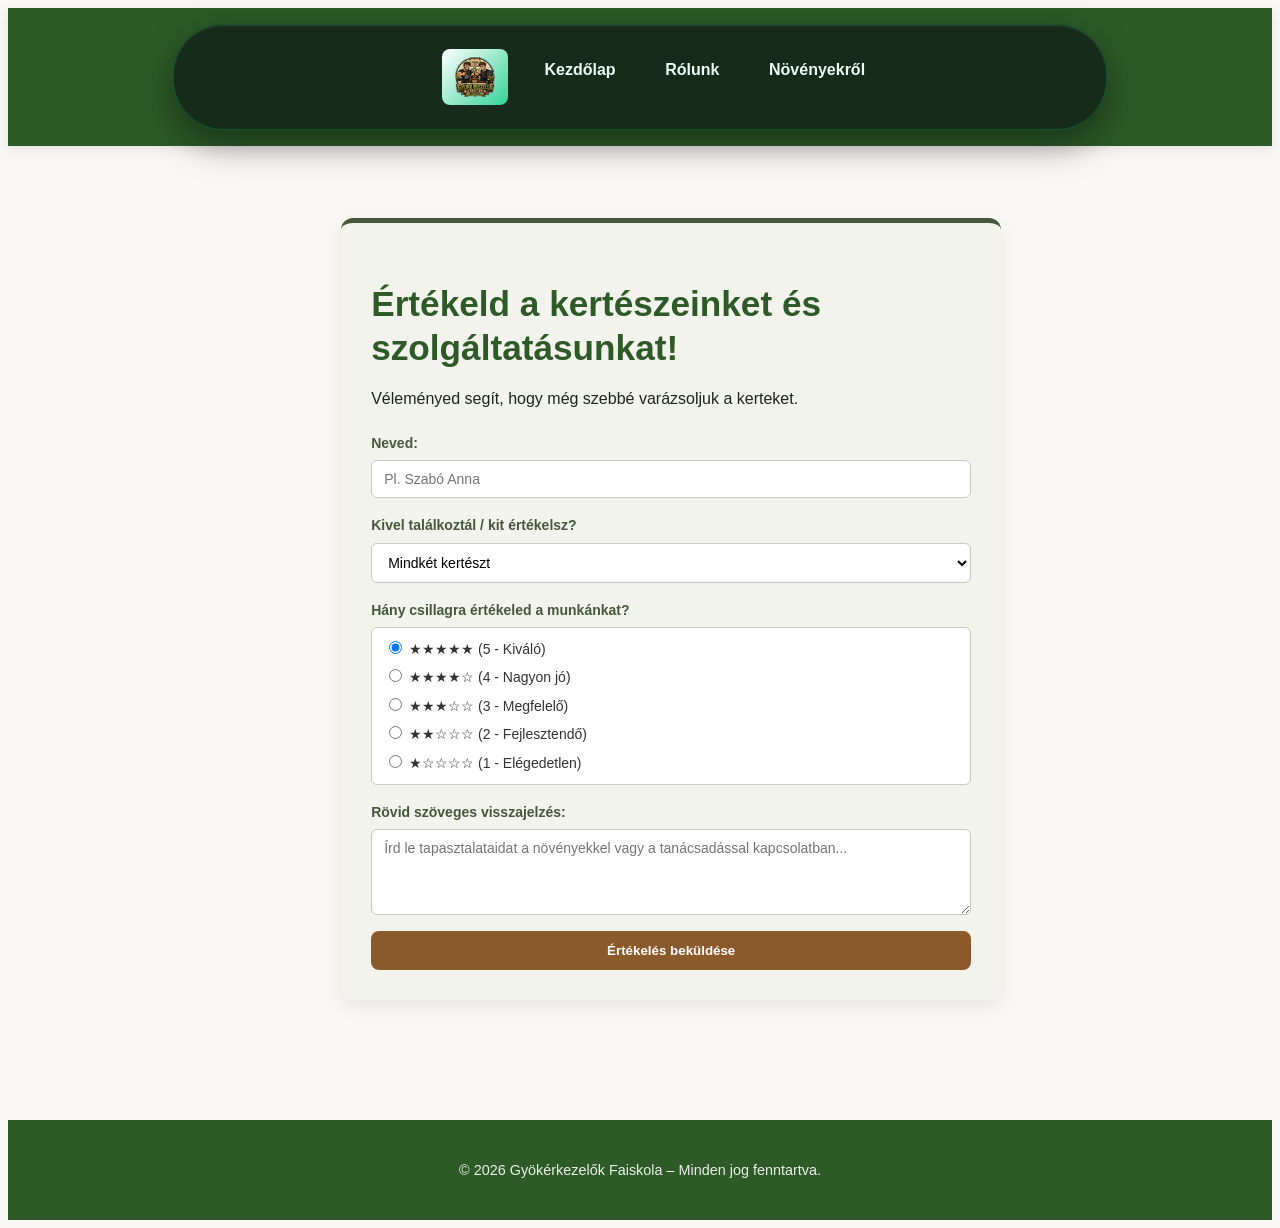
==== ertekeles.html @ 5cd39a25 "pluszoldal" ====
<!DOCTYPE html>
<html lang="hu">

<head>
  <meta charset="UTF-8">
  <meta name="viewport" content="width=device-width, initial-scale=1.0">
  <link rel="stylesheet" href="css/styles.css">
  <title>Gyökérkezelők | Értékelj minket</title>
</head>

<body>
  <header>
    <nav class="navbar" aria-label="Fő navigáció">
      <ul class="nav-links">
        <a href="index.html" class="logo">
          <img src="logo.png" alt="logo">
        </a>
        <a href="index.html"><strong>Kezdőlap</strong></a>
        <a href="rolunk.html"><strong>Rólunk</strong></a>
        <a href="novenyekrol.html"><strong>Növényekről</strong></a>
      </ul>
    </nav>
  </header>

  <main>
    <section class="ertekeles-szekcio">
      <h1>Értékeld a kertészeinket és szolgáltatásunkat!</h1>
      <p>Véleményed segít, hogy még szebbé varázsoljuk a kerteket.</p>

      <!-- Kérdőív űrlap -->
      <form id="ertekelesForm" class="ertekeles-urlap">
        <div class="urlap-csoport">
          <label for="nev">Neved:</label>
          <input type="text" id="nev" name="nev" placeholder="Pl. Szabó Anna" required>
        </div>

        <div class="urlap-csoport">
          <label for="kertesz">Kivel találkoztál / kit értékelsz?</label>
          <select id="kertesz" name="kertesz">
            <option value="Mindkét kertészt">Mindkét kertészt</option>
            <option value="Kovács János">Bulyéki Bence (Kertészmérnök)</option>
            <option value="Nagy Eszter">Gulyás Nimród (Dísznövény szakértő)</option>
          </select>
        </div>

        <div class="urlap-csoport">
          <label>Hány csillagra értékeled a munkánkat?</label>
          <div class="csillag-valaszto">
            <label><input type="radio" name="csillag" value="5" checked> ★★★★★ (5 - Kiváló)</label>
            <label><input type="radio" name="csillag" value="4"> ★★★★☆ (4 - Nagyon jó)</label>
            <label><input type="radio" name="csillag" value="3"> ★★★☆☆ (3 - Megfelelő)</label>
            <label><input type="radio" name="csillag" value="2"> ★★☆☆☆ (2 - Fejlesztendő)</label>
            <label><input type="radio" name="csillag" value="1"> ★☆☆☆☆ (1 - Elégedetlen)</label>
          </div>
        </div>

        <div class="urlap-csoport">
          <label for="uzenet">Rövid szöveges visszajelzés:</label>
          <textarea id="uzenet" name="uzenet" rows="4" placeholder="Írd le tapasztalataidat a növényekkel vagy a tanácsadással kapcsolatban..." required></textarea>
        </div>

        <button type="submit" class="btn">Értékelés beküldése</button>
      </form>

      <!-- Visszajelző üzenet (beküldés után jelenik meg) -->
      <div id="visszajelzesDoboz" class="visszajelzes-doboz" style="display: none;">
        <h3>Köszönjük az értékelést, <span id="bekuldoNeve"></span>! 🌱</h3>
        <p>Rögzítettük az értékelésedet (<strong id="bekuldottCsillag"></strong> csillag – <span id="bekuldottKertesz"></span>).</p>
        <p class="bekuldott-szoveg" id="bekuldottUzenet"></p>
        <a href="index.html" class="btn">Vissza a kezdőlapra</a>
      </div>
    </section>
  </main>

  <footer>
    <p>&copy; 2026 Gyökérkezelők Faiskola – Minden jog fenntartva.</p>
  </footer>

  <!-- JavaScript az azonnali visszajelzéshez -->
  <script>
    document.getElementById('ertekelesForm').addEventListener('submit', function(e) {
      e.preventDefault(); // Megakadályozza az oldal újratöltését

      // Adatok kiolvasása
      const nev = document.getElementById('nev').value;
      const kertesz = document.getElementById('kertesz').value;
      const csillag = document.querySelector('input[name="csillag"]:checked').value;
      const uzenet = document.getElementById('uzenet').value;

      // Visszajelző doboz feltöltése
      document.getElementById('bekuldoNeve').textContent = nev;
      document.getElementById('bekuldottKertesz').textContent = kertesz;
      document.getElementById('bekuldottCsillag').textContent = csillag;
      document.getElementById('bekuldottUzenet').textContent = '„' + uzenet + '”';

      // Űrlap elrejtése, visszajelzés megjelenítése
      document.getElementById('ertekelesForm').style.display = 'none';
      document.getElementById('visszajelzesDoboz').style.display = 'block';
    });
  </script>
</body>

</html>
---- css/styles.css ----
:root {
    --primary-green: #2d5a27;
    --secondary-green: #4a7c44;
    --light-green: #e8f0e6;
    --accent-brown: #8b5a2b;
    --cream-bg: #faf8f5;
    --text-dark: #1e261d;
    --text-light: #ffffff;
    --shadow: 0 4px 12px rgba(0, 0, 0, 0.08);
    --radius: 8px;
}



 
body {
    background-image: url('../kepek/fejlec-removebg-preview.png');
    background-repeat: no-repeat;
    background-position: center center;
    background-size: 30%;
    background-attachment: fixed;
    background-size: 500px;
    font-family: ‘Segoe UI’, Roboto, Helvetica, Arial, sans-serif;
    background-color: var(--cream-bg);
    color: var(--text-dark);
    line-height: 1.6;
    display: flex;
    flex-direction: column;
    min-height: 100vh;
}

img {
    max-width: 110%;
    height: auto;
    display: block;
}

a {
    text-decoration: none;
    color: inherit;
    text-align: center;
    
}

/* === FEJLÉC ÉS NAVIGÁCIÓ === */
header {
    background-color: var(--primary-green);
    color: var(--text-light);
    padding: 1rem 5%;
    position: sticky;
    top: 0;
    z-index: 1000;
    box-shadow: var(--shadow);
}

.navbar {
    display: flex;
    justify-content: center;
    align-items: center;
    max-width: 900px;
    gap: 1.5rem;
    margin: 0 auto;
    padding: 0.5rem 1rem;
    background: rgba(15, 28, 22, 0.75);
    backdrop-filter: blur(16px);
    -webkit-backdrop-filter: blur(16px);
    border: 1px solid rgba(16, 185, 129, 0.25);
    border-radius: 50px;
    box-shadow: 0 15px 35px rgba(0, 0, 0, 0.4), inset 0 1px 0 rgba(255, 255, 255, 0.1);
    position: sticky;
    top: 20px;
    z-index: 1000;
    transition: all 0.4s cubic-bezier(0.16, 1, 0.3, 1);
}

.logo {
    justify-content: left;
    font-size: 1.5rem;
    font-weight: 700;
    letter-spacing: 0.5px;
    display: flex;
    align-items: center;
    gap: 0.5rem;
    text-decoration: none;
    background: linear-gradient(135deg, #ffffff 0%, #34d399 100%);
    -webkit-text-fill-color: transparent;
    transition: transform 0.3s ease;
}

.nav-links {
    list-style: none;
    display: flex;
    gap: 1.5rem;
}

.nav-links a {
    padding: 0.5rem 0.8rem;
    border-radius: var(--radius);
    font-weight: 500;
    transition: background-color 0.3s ease;
    position: relative;
    display: inline-block;
    color: #ecfdf5;
    text-decoration: none;
    overflow: hidden;
    transition: all 0.3s cubic-bezier(0.25, 0.8, 0.25, 1);
}

.nav-links a:hover {
    background-color: var(--secondary-green);
    color: #ffffff;
    transform: translateY(-2px);
    box-shadow: 0 5px 15px rgba(16, 185, 129, 0.25);
}
.nav-links a.active {
    background-color: var(--secondary-green);
    background: linear-gradient(135deg, #059669, #10b981);
    color: #ffffff;
    box-shadow: 0 4px 15px rgba(16, 185, 129, 0.4);
}

/* === FŐ TARTALMI TERÜLET === */
main {
    flex: 1;
    max-width: 1200px;
    width: 100%;
    margin: 0 auto;
    padding: 2rem 5%;
}

h1,
h2,
h3 {
    font-weight: bold;
    color: var(--primary-green);
    margin-bottom: 1rem;
    line-height: 1.25;
}

h1 {
    font-size: 2.2rem;
}

h2 {
    font-size: 1.8rem;
    border-bottom: 2px solid var(--light-green);
    padding-bottom: 0.5rem;
    margin-top: 2rem;
}

.btn {
    display: inline-block;
    background-color: var(--accent-brown);
    color: var(--text-light);
    padding: 0.75rem 1.5rem;
    border-radius: var(--radius);
    font-weight: 600;
    border: none;
    cursor: pointer;
    transition: background-color 0.3s ease, transform 0.2s ease;
}

.btn:hover {
    background-color: #6f4620;
    transform: translateY(-2px);
}

/* === HERO SZEKCIÓ (FŐOLDAL) === */
.hero {
    background: linear-gradient(rgba(30, 58, 27, 0.75), rgba(30, 58, 27, 0.75)),
        url(‘https://unsplash.com’) center/cover no-repeat;
    color: var(--text-light);
    padding: 4.5rem 2rem;
    border-radius: var(--radius);
    text-align: center;
    margin-bottom: 2.5rem;
}

.hero h1 {
    color: var(--text-light);
    font-size: 2.6rem;
    margin-bottom: 1rem;
}

.hero p {
    font-size: 1.15rem;
    max-width: 650px;
    margin: 0 auto 1.8rem auto;
}

.grid-container {
display: grid;
grid-template-columns: repeat(1, 2fr);
gap: 1.8rem;
margin-top: 1.5rem;
}



.card {
display: flex; 
align-items: center;
gap: 30px; 
margin-bottom: 20px;
background-color: rgba(224, 144, 144, 0.548);
border-radius: 10px;
overflow: hidden;
box-shadow: var(--shadow);
border: 3px solid var(--light-green);
display: flex;
border-radius: 10px;
padding: 20px;
}

.kartya:nth-child(even) {
  flex-direction: row-reverse;
}

.card img {
width: 350px;
height: 350px;
object-fit: cover;
border-radius: 5px;
flex-shrink: 0;    
}
.card.forditott, .card.forditott h3 {
  flex-direction: row-reverse;

}
.card.forditott p{
    text-align: left;
}


.card-content {
padding: 1.4rem;
flex: 1;
display: flex;
flex-direction: column;
}

.card-tag {
display: inline-block;
background-color: var(--light-green);
color: var(--primary-green);
font-size: 0.8rem;
font-weight: 700;
padding: 0.25rem 0.6rem;
border-radius: 4px;
margin-bottom: 0.6rem;
align-self: flex-start;
}

.card-price {
margin-top: auto;
padding-top: 1rem;
font-weight: 700;
color: var(--accent-brown);
font-size: 1.1rem;
}
@media (max-width: 768px) {
  .kartya, 
  .kartya:nth-child(even) {
    flex-direction: column;
    text-align: center;
  }

  .kartya img {
    width: 100%;
    height: auto;
  }
}

/* === KIEMELT INFORMÁCIÓS DOBOZ === */
.info-banner {
background-color: var(--light-green);
padding: 2rem;
border-radius: var(--radius);
border-left: 6px solid var(--primary-green);
margin: 2.5rem 0;
}

/* === KAPCSOLATI ŰRLAP (RÓLUNK OLDAL) === */
.contact-wrapper {
display: grid;
grid-template-columns: 1fr 1fr;
gap: 2.5rem;
margin-top: 1.5rem;
}

.contact-form {
background-color: #ffffffaf;
padding: 2rem;
border-radius: var(--radius);
box-shadow: var(--shadow);
}

.form-group {
margin-bottom: 1.2rem;
}

.form-group label {
display: block;
font-weight: 600;
margin-bottom: 0.4rem;
color: var(--primary-green);
}

.form-group input,
.form-group select,
.form-group textarea {
width: 100%;
padding: 0.7rem;
border: 1px solid #cbd5cb;
border-radius: 6px;
font-family: inherit;
font-size: 1rem;
}

.form-group input:focus,
.form-group select:focus,
.form-group textarea:focus {
outline: none;
border-color: var(--primary-green);
}

/* === LÁBLÉC === */
footer {
background-color: var(--primary-green);
color: var(--text-light);
text-align: center;
padding: 1.5rem 5%;
margin-top: 3rem;
}

footer p {
font-size: 0.9rem;
opacity: 0.9;
}


@media (max-width: 900px) {
.grid-container {
grid-template-columns: repeat(2, 1fr);
}
}

@media (max-width: 650px) {
.navbar {
flex-direction: column;
gap: 1rem;
}

.nav-links {
gap: 0.8rem;
}

.hero h1 {
font-size: 1.9rem;
}

.grid-container,
.contact-wrapper {
grid-template-columns: 1fr;
}
}
.navbar:hover {
    border-color: rgba(16, 185, 129, 0.5);
    box-shadow: 0 20px 40px rgba(0, 0, 0, 0.5), 0 0 25px rgba(16, 185, 129, 0.15);
}

.logo:hover {
    transform: scale(1.04);
}

.nav-links a::before {
    content: "";
    position: absolute;
    top: 0;
    left: -100%;
    width: 100%;
    height: 100%;
    background: linear-gradient(120deg, transparent, rgba(52, 211, 153, 0.4), transparent);
    transition: all 0.6s ease;
}

.nav-links a:hover::before {
    left: 100%;
}
.logo img {
    height: 40px;
    width: auto;
    display: block;
    transition: transform 0.3s ease, filter 0.3s ease;
}

.logo:hover img {
    filter: drop-shadow(0 0 8px rgba(52, 211, 153, 0.6));
}
/* Kártyák rögzítése a képernyő két szélén */
.kertesz-kartya-kontener {
  position: fixed;
  top: 50%;
  transform: translateY(-50%);
  width: 225px;
  height: 440px;
  perspective: 1000px;
  cursor: pointer;
  z-index: 999;
  font-family: sans-serif;
}

.bal-szel {
  left: 20px;
}

.jobb-szel {
  right: 20px;
}

/* A forgó belső rész */
.kertesz-kartya-belso {
  position: relative;
  width: 100%;
  height: 100%;
  text-align: center;
  transition: transform 0.6s cubic-bezier(0.4, 0.2, 0.2, 1);
  transform-style: preserve-3d;
  box-shadow: 0 8px 20px rgba(0, 0, 0, 0.15);
  border-radius: 12px;
}

/* Kattintáskor megfordul */
.kertesz-kartya-kontener.megforditva .kertesz-kartya-belso {
  transform: rotateY(180deg);
}

/* Előlap és hátlap közös stílusa */
.kertesz-kartya-elolap,
.kertesz-kartya-hatlap {
  position: absolute;
  width: 100%;
  height: 100%;
  -webkit-backface-visibility: hidden;
  backface-visibility: hidden;
  border-radius: 12px;
  overflow: hidden;
  box-sizing: border-box;
}

/* Előlap */
.kertesz-kartya-elolap {
  background-color: #46573b;
}

.kertesz-kartya-elolap img {
  width: 100%;
  height: 100%;
  object-fit: cover;
  display: block;
}

.kattints-jelveny {
  position: absolute;
  bottom: 14px;
  left: 50%;
  transform: translateX(-50%);
  background-color: #7c4d25;
  color: #ffffff;
  font-size: 12px;
  padding: 6px 14px;
  border-radius: 20px;
  white-space: nowrap;
  box-shadow: 0 2px 6px rgba(0, 0, 0, 0.3);
}

/* Hátlap */
.kertesz-kartya-hatlap {
  background-color: #46573b;
  color: #ffffff;
  transform: rotateY(180deg);
  padding: 22px 16px 16px 16px;
  display: flex;
  flex-direction: column;
  align-items: center;
  border: 2px solid #7c4d25;
}

.kertesz-kartya-hatlap h3 {
  margin: 0 0 4px 0;
  font-size: 19px;
  color: #ffffff;
}

.kertesz-kartya-hatlap .titulus {
  margin: 0 0 12px 0;
  font-size: 11px;
  font-weight: bold;
  color: #e8c7b8;
  text-transform: uppercase;
  letter-spacing: 0.5px;
}

.kertesz-kartya-hatlap .leiras {
  margin: 0;
  font-size: 13px;
  line-height: 1.45;
  color: #f3f3ee;
}

/* Statisztikák blokk a kártya alján */
.kertesz-statok {
  width: 100%;
  margin-top: auto; /* Ez tolja le a kártya aljára */
  margin-bottom: 12px;
  padding-top: 12px;
  border-top: 1px solid rgba(232, 199, 184, 0.25);
  display: flex;
  flex-direction: column;
  gap: 8px;
}

.stat-sor {
  width: 100%;
  text-align: left;
}

.stat-fejlec {
  display: flex;
  justify-content: space-between;
  font-size: 11px;
  font-weight: bold;
  color: #e8c7b8;
  margin-bottom: 3px;
  text-transform: uppercase;
  letter-spacing: 0.4px;
}

.stat-csik {
  width: 100%;
  height: 7px;
  background-color: rgba(0, 0, 0, 0.3);
  border-radius: 4px;
  overflow: hidden;
}

.stat-toltes {
  height: 100%;
  background-color: #d99b66; /* Meleg aranybarna kiemelés */
  border-radius: 4px;
}

.vissza-jelveny {
  font-size: 11px;
  color: #e8c7b8;
  opacity: 0.85;
}

/* Kisebb kijelzőkön elrejtjük */
@media (max-width: 1280px) {
  .kertesz-kartya-kontener {
    display: none;
  }
}
/* Értékelj minket link a kártya hátlapján */
.ertekeles-link {
  display: inline-block;
  width: 100%;
  padding: 7px 0;
  margin-bottom: 8px;
  background-color: #7c4d25;
  color: #ffffff;
  text-decoration: none;
  font-size: 12px;
  font-weight: bold;
  border-radius: 6px;
  transition: background-color 0.2s ease;
}

.ertekeles-link:hover {
  background-color: #965d2d;
}

/* Értékelés oldal (ertekeles.html) űrlap stílusa */
.ertekeles-szekcio {
  max-width: 600px;
  margin: 40px auto;
  padding: 30px;
  background-color: #f3f3ee;
  border-radius: 12px;
  box-shadow: 0 6px 18px rgba(0, 0, 0, 0.08);
  border-top: 5px solid #46573b;
}

.ertekeles-urlap {
  display: flex;
  flex-direction: column;
  gap: 16px;
  margin-top: 20px;
}

.urlap-csoport {
  display: flex;
  flex-direction: column;
  text-align: left;
  gap: 6px;
}

.urlap-csoport label {
  font-weight: bold;
  color: #46573b;
  font-size: 14px;
}

.urlap-csoport input[type="text"],
.urlap-csoport select,
.urlap-csoport textarea {
  padding: 10px 12px;
  border: 1px solid #c5c9be;
  border-radius: 6px;
  font-size: 14px;
  font-family: inherit;
  background-color: #ffffff;
}

.csillag-valaszto {
  display: flex;
  flex-direction: column;
  gap: 6px;
  background-color: #ffffff;
  padding: 10px 12px;
  border-radius: 6px;
  border: 1px solid #c5c9be;
}

.csillag-valaszto label {
  font-weight: normal;
  color: #333333;
  cursor: pointer;
}

/* Visszajelző üzenet doboz */
.visszajelzes-doboz {
  margin-top: 25px;
  padding: 25px;
  background-color: #46573b;
  color: #ffffff;
  border-radius: 10px;
  text-align: center;
}

.visszajelzes-doboz h3 {
  margin-top: 0;
  color: #e8c7b8;
}

.bekuldott-szoveg {
  font-style: italic;
  background-color: rgba(255, 255, 255, 0.1);
  padding: 12px;
  border-radius: 6px;
  margin: 15px 0 20px 0;
}
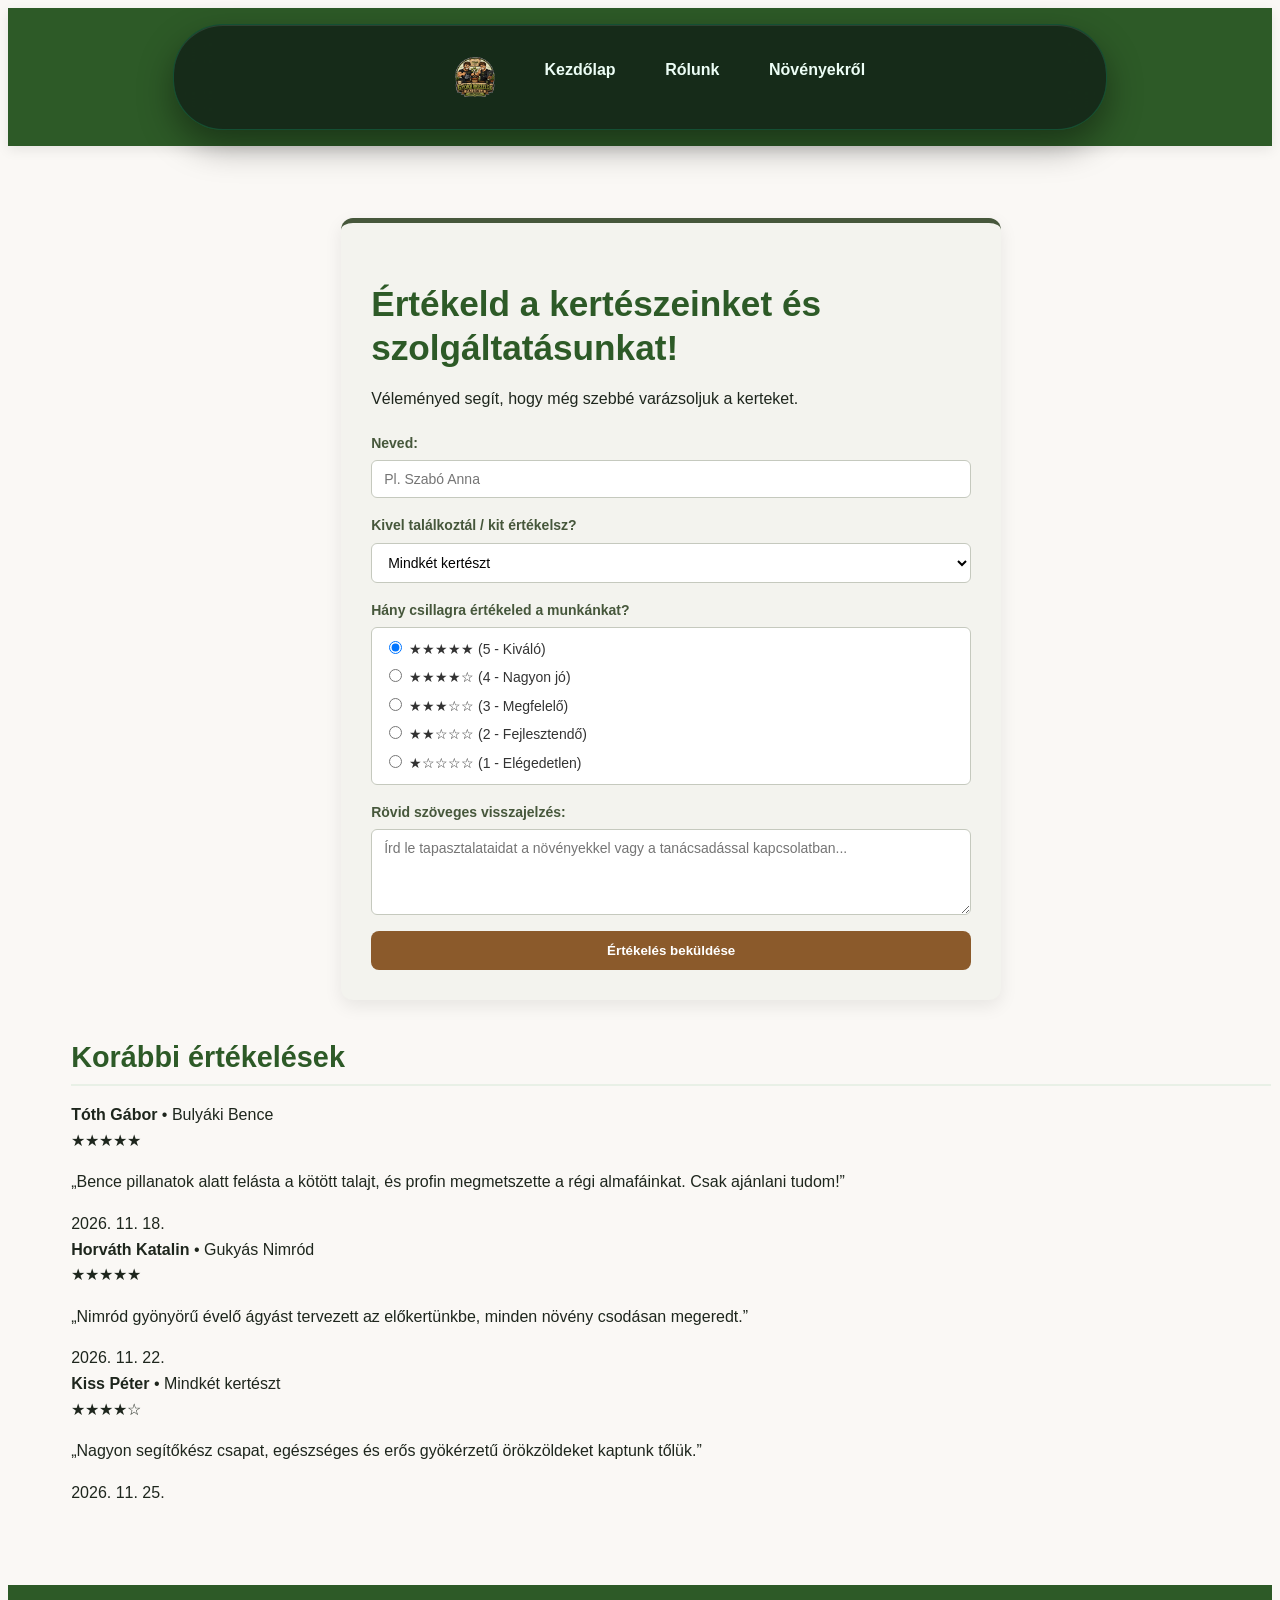
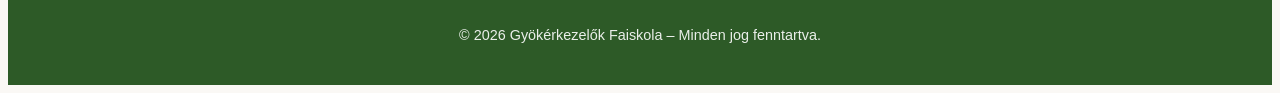
==== commit 6611d227: "ertekeles javaval" ====
--- a/ertekeles.html
+++ b/ertekeles.html
@@ -5,7 +5,7 @@
   <meta charset="UTF-8">
   <meta name="viewport" content="width=device-width, initial-scale=1.0">
   <link rel="stylesheet" href="css/styles.css">
-  <title>Gyökérkezelők | Értékelj minket</title>
+  <title>Gyökérkezelők | Értékelések</title>
 </head>
 
 <body>
@@ -38,8 +38,8 @@
           <label for="kertesz">Kivel találkoztál / kit értékelsz?</label>
           <select id="kertesz" name="kertesz">
             <option value="Mindkét kertészt">Mindkét kertészt</option>
-            <option value="Kovács János">Bulyéki Bence (Kertészmérnök)</option>
-            <option value="Nagy Eszter">Gulyás Nimród (Dísznövény szakértő)</option>
+            <option value="Bulyáki Bence">Bulyáki Bence (Kertészmérnök)</option>
+            <option value="Gukyás Nimród">Gukyás Nimród (Dísznövény szakértő)</option>
           </select>
         </div>
 
@@ -62,13 +62,18 @@
         <button type="submit" class="btn">Értékelés beküldése</button>
       </form>
 
-      <!-- Visszajelző üzenet (beküldés után jelenik meg) -->
+      <!-- Visszajelző üzenet -->
       <div id="visszajelzesDoboz" class="visszajelzes-doboz" style="display: none;">
         <h3>Köszönjük az értékelést, <span id="bekuldoNeve"></span>! 🌱</h3>
-        <p>Rögzítettük az értékelésedet (<strong id="bekuldottCsillag"></strong> csillag – <span id="bekuldottKertesz"></span>).</p>
-        <p class="bekuldott-szoveg" id="bekuldottUzenet"></p>
-        <a href="index.html" class="btn">Vissza a kezdőlapra</a>
+        <p>Véleményedet rögzítettük és már láthatod is lentebb a listában.</p>
+        <button type="button" class="btn" onclick="ujErtekeles()">Új értékelés írása</button>
       </div>
+    </section>
+
+    <!-- KORÁBBI ÉRTÉKELÉSEK SZEKCIÓ -->
+    <section class="korabbi-ertekelesek-szekcio">
+      <h2>Korábbi értékelések</h2>
+      <div id="ertekelesLista" class="ertekeles-lista"></div>
     </section>
   </main>
 
@@ -76,27 +81,96 @@
     <p>&copy; 2026 Gyökérkezelők Faiskola – Minden jog fenntartva.</p>
   </footer>
 
-  <!-- JavaScript az azonnali visszajelzéshez -->
   <script>
+    // Alapértelmezett példa értékelések az új nevekkel
+    const alapErtekelesek = [
+      {
+        nev: "Tóth Gábor",
+        kertesz: "Bulyáki Bence",
+        csillag: 5,
+        uzenet: "Bence pillanatok alatt felásta a kötött talajt, és profin megmetszette a régi almafáinkat. Csak ajánlani tudom!",
+        datum: "2026. 11. 18."
+      },
+      {
+        nev: "Horváth Katalin",
+        kertesz: "Gukyás Nimród",
+        csillag: 5,
+        uzenet: "Nimród gyönyörű évelő ágyást tervezett az előkertünkbe, minden növény csodásan megeredt.",
+        datum: "2026. 11. 22."
+      },
+      {
+        nev: "Kiss Péter",
+        kertesz: "Mindkét kertészt",
+        csillag: 4,
+        uzenet: "Nagyon segítőkész csapat, egészséges és erős gyökérzetű örökzöldeket kaptunk tőlük.",
+        datum: "2026. 11. 25."
+      }
+    ];
+
+    function ertekelesekBetoltese() {
+      const mentett = localStorage.getItem('gyokerkezelok_ertekelesek_v2');
+      const lista = mentett ? JSON.parse(mentett) : alapErtekelesek;
+      megjelenites(lista);
+    }
+
+    function csillagokGeneralasa(szam) {
+      const teli = '★'.repeat(szam);
+      const ures = '☆'.repeat(5 - szam);
+      return teli + ures;
+    }
+
+    function megjelenites(lista) {
+      const kontener = document.getElementById('ertekelesLista');
+      kontener.innerHTML = '';
+
+      lista.forEach(item => {
+        const kartya = document.createElement('article');
+        kartya.className = 'ertekeles-kartya';
+        kartya.innerHTML = `
+          <div class="ertekeles-fejlec">
+            <div>
+              <strong>${item.nev}</strong>
+              <span class="ertekelt-celpont">• ${item.kertesz}</span>
+            </div>
+            <span class="ertekeles-csillagok">${csillagokGeneralasa(item.csillag)}</span>
+          </div>
+          <p class="ertekeles-szoveg">„${item.uzenet}”</p>
+          <span class="ertekeles-datum">${item.datum}</span>
+        `;
+        kontener.appendChild(kartya);
+      });
+    }
+
     document.getElementById('ertekelesForm').addEventListener('submit', function(e) {
-      e.preventDefault(); // Megakadályozza az oldal újratöltését
+      e.preventDefault();
 
-      // Adatok kiolvasása
       const nev = document.getElementById('nev').value;
       const kertesz = document.getElementById('kertesz').value;
-      const csillag = document.querySelector('input[name="csillag"]:checked').value;
+      const csillag = parseInt(document.querySelector('input[name="csillag"]:checked').value);
       const uzenet = document.getElementById('uzenet').value;
+      const ma = new Date().toLocaleDateString('hu-HU');
 
-      // Visszajelző doboz feltöltése
+      const ujElem = { nev, kertesz, csillag, uzenet, datum: ma };
+
+      const mentett = localStorage.getItem('gyokerkezelok_ertekelesek_v2');
+      const lista = mentett ? JSON.parse(mentett) : [...alapErtekelesek];
+      lista.unshift(ujElem);
+
+      localStorage.setItem('gyokerkezelok_ertekelesek_v2', JSON.stringify(lista));
+      megjelenites(lista);
+
       document.getElementById('bekuldoNeve').textContent = nev;
-      document.getElementById('bekuldottKertesz').textContent = kertesz;
-      document.getElementById('bekuldottCsillag').textContent = csillag;
-      document.getElementById('bekuldottUzenet').textContent = '„' + uzenet + '”';
-
-      // Űrlap elrejtése, visszajelzés megjelenítése
       document.getElementById('ertekelesForm').style.display = 'none';
       document.getElementById('visszajelzesDoboz').style.display = 'block';
+      this.reset();
     });
+
+    function ujErtekeles() {
+      document.getElementById('visszajelzesDoboz').style.display = 'none';
+      document.getElementById('ertekelesForm').style.display = 'flex';
+    }
+
+    ertekelesekBetoltese();
   </script>
 </body>
 
--- a/css/styles.css
+++ b/css/styles.css
@@ -82,7 +82,6 @@
     align-items: center;
     gap: 0.5rem;
     text-decoration: none;
-    background: linear-gradient(135deg, #ffffff 0%, #34d399 100%);
     -webkit-text-fill-color: transparent;
     transition: transform 0.3s ease;
 }
@@ -107,14 +106,14 @@
 }
 
 .nav-links a:hover {
-    background-color: var(--secondary-green);
+    background-color: rgb(8, 51, 8);
     color: #ffffff;
     transform: translateY(-2px);
     box-shadow: 0 5px 15px rgba(16, 185, 129, 0.25);
 }
 .nav-links a.active {
     background-color: var(--secondary-green);
-    background: linear-gradient(135deg, #059669, #10b981);
+    background: linear-gradient(135deg, #1f2524, #147957);
     color: #ffffff;
     box-shadow: 0 4px 15px rgba(16, 185, 129, 0.4);
 }
@@ -377,7 +376,7 @@
     content: "";
     position: absolute;
     top: 0;
-    left: -100%;
+    left: 100%;
     width: 100%;
     height: 100%;
     background: linear-gradient(120deg, transparent, rgba(52, 211, 153, 0.4), transparent);
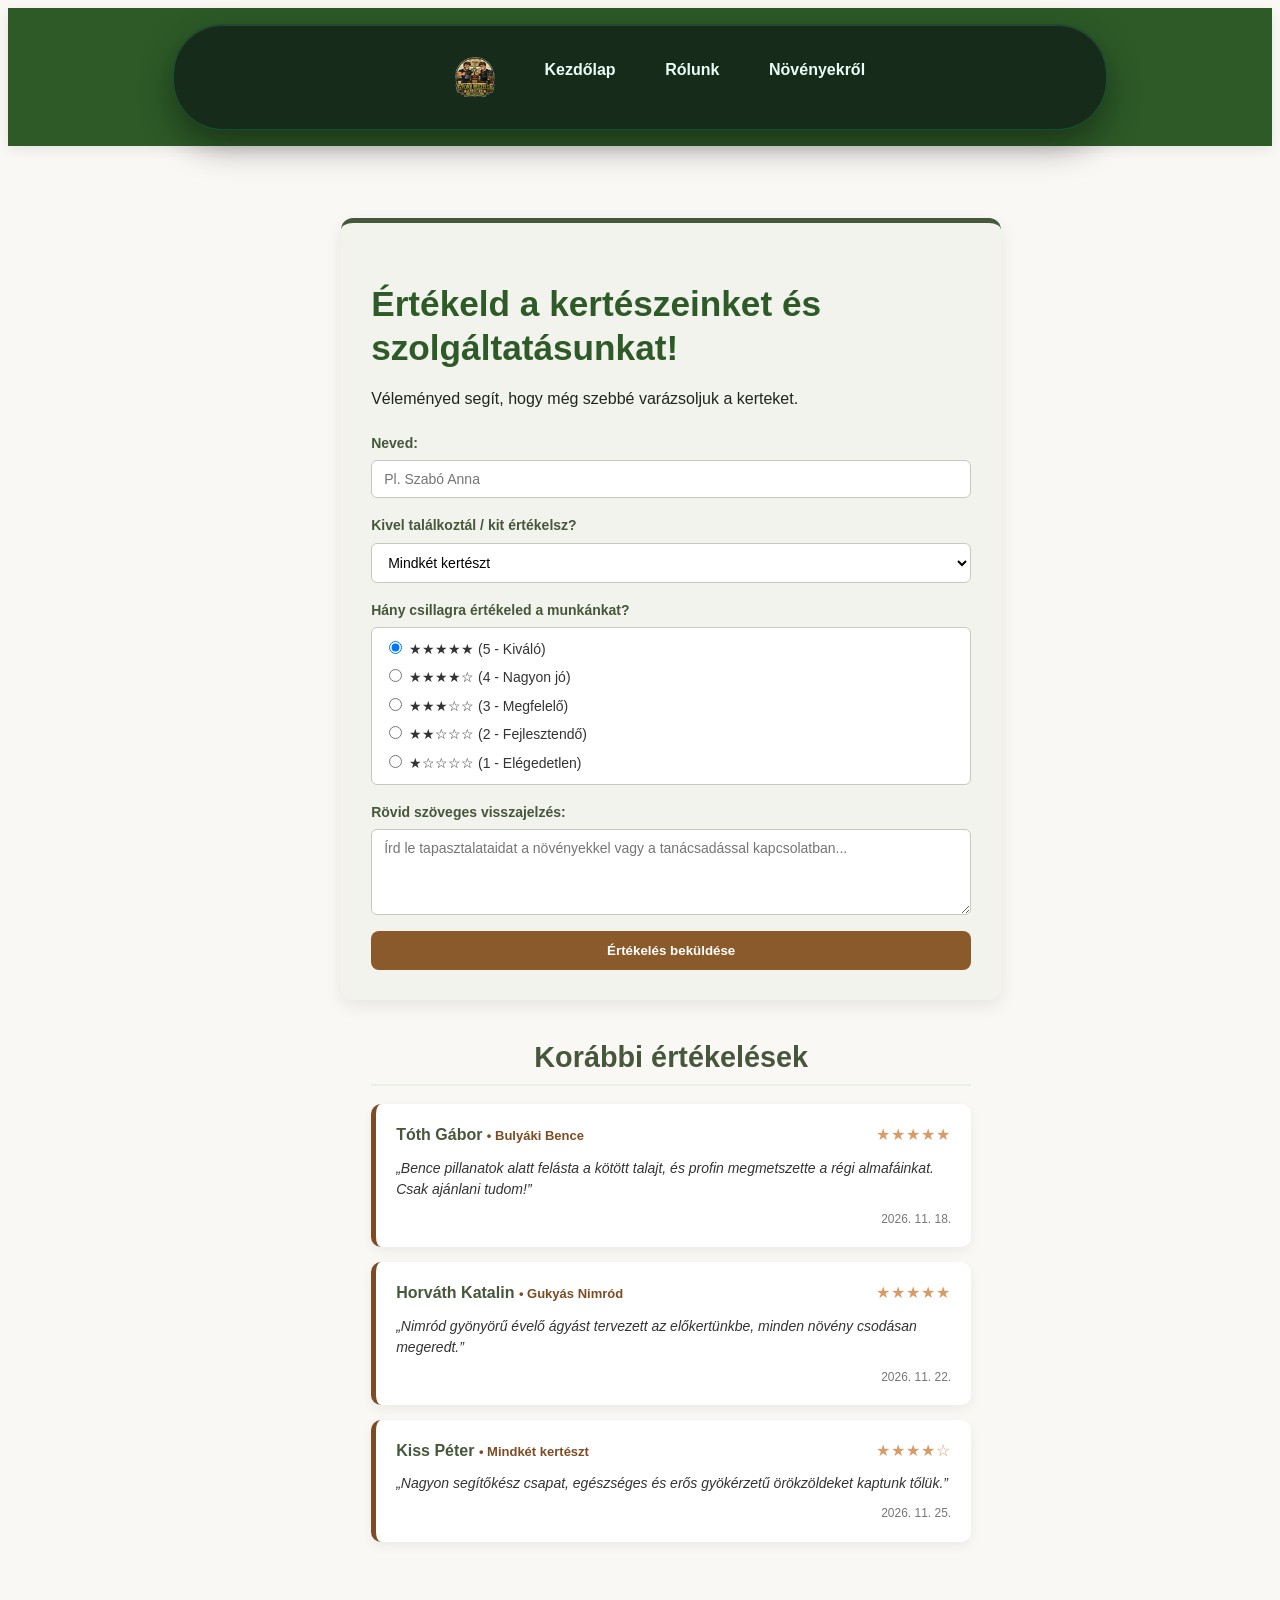
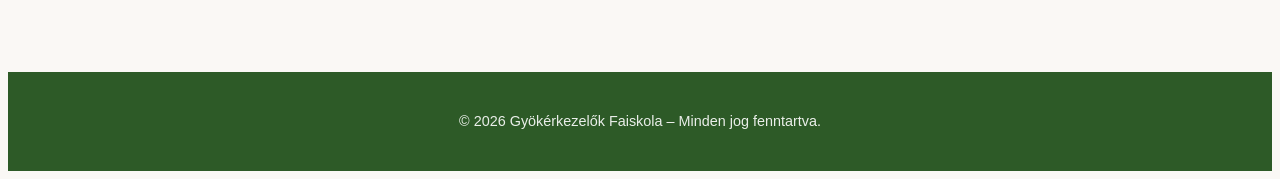
==== commit 7adf1ee7: "szenvedes" ====
--- a/ertekeles.html
+++ b/ertekeles.html
@@ -27,7 +27,6 @@
       <h1>Értékeld a kertészeinket és szolgáltatásunkat!</h1>
       <p>Véleményed segít, hogy még szebbé varázsoljuk a kerteket.</p>
 
-      <!-- Kérdőív űrlap -->
       <form id="ertekelesForm" class="ertekeles-urlap">
         <div class="urlap-csoport">
           <label for="nev">Neved:</label>
@@ -39,7 +38,7 @@
           <select id="kertesz" name="kertesz">
             <option value="Mindkét kertészt">Mindkét kertészt</option>
             <option value="Bulyáki Bence">Bulyáki Bence (Kertészmérnök)</option>
-            <option value="Gukyás Nimród">Gukyás Nimród (Dísznövény szakértő)</option>
+            <option value="Gulyás Nimród">Gukyás Nimród (Dísznövény szakértő)</option>
           </select>
         </div>
 
@@ -62,7 +61,6 @@
         <button type="submit" class="btn">Értékelés beküldése</button>
       </form>
 
-      <!-- Visszajelző üzenet -->
       <div id="visszajelzesDoboz" class="visszajelzes-doboz" style="display: none;">
         <h3>Köszönjük az értékelést, <span id="bekuldoNeve"></span>! 🌱</h3>
         <p>Véleményedet rögzítettük és már láthatod is lentebb a listában.</p>
@@ -70,7 +68,6 @@
       </div>
     </section>
 
-    <!-- KORÁBBI ÉRTÉKELÉSEK SZEKCIÓ -->
     <section class="korabbi-ertekelesek-szekcio">
       <h2>Korábbi értékelések</h2>
       <div id="ertekelesLista" class="ertekeles-lista"></div>
@@ -82,7 +79,6 @@
   </footer>
 
   <script>
-    // Alapértelmezett példa értékelések az új nevekkel
     const alapErtekelesek = [
       {
         nev: "Tóth Gábor",
--- a/css/styles.css
+++ b/css/styles.css
@@ -660,3 +660,70 @@
   border-radius: 6px;
   margin: 15px 0 20px 0;
 }
+/* Korábbi értékelések szekció és kártyák */
+.korabbi-ertekelesek-szekcio {
+  max-width: 600px;
+  margin: 30px auto 50px auto;
+}
+
+.korabbi-ertekelesek-szekcio h2 {
+  color: #46573b;
+  margin-bottom: 18px;
+  text-align: center;
+}
+
+.ertekeles-lista {
+  display: flex;
+  flex-direction: column;
+  gap: 15px;
+}
+
+.ertekeles-kartya {
+  background-color: #ffffff;
+  border-left: 5px solid #7c4d25;
+  padding: 18px 20px;
+  border-radius: 10px;
+  box-shadow: 0 4px 12px rgba(0, 0, 0, 0.06);
+  text-align: left;
+}
+
+.ertekeles-fejlec {
+  display: flex;
+  justify-content: space-between;
+  align-items: center;
+  flex-wrap: wrap;
+  gap: 8px;
+  margin-bottom: 10px;
+}
+
+.ertekeles-fejlec strong {
+  color: #46573b;
+  font-size: 16px;
+}
+
+.ertekelt-celpont {
+  font-size: 13px;
+  color: #7c4d25;
+  font-weight: bold;
+}
+
+.ertekeles-csillagok {
+  color: #d99b66;
+  font-size: 16px;
+  letter-spacing: 1px;
+}
+
+.ertekeles-szoveg {
+  margin: 0 0 10px 0;
+  color: #333333;
+  font-size: 14px;
+  line-height: 1.5;
+  font-style: italic;
+}
+
+.ertekeles-datum {
+  display: block;
+  font-size: 12px;
+  color: #777777;
+  text-align: right;
+}
